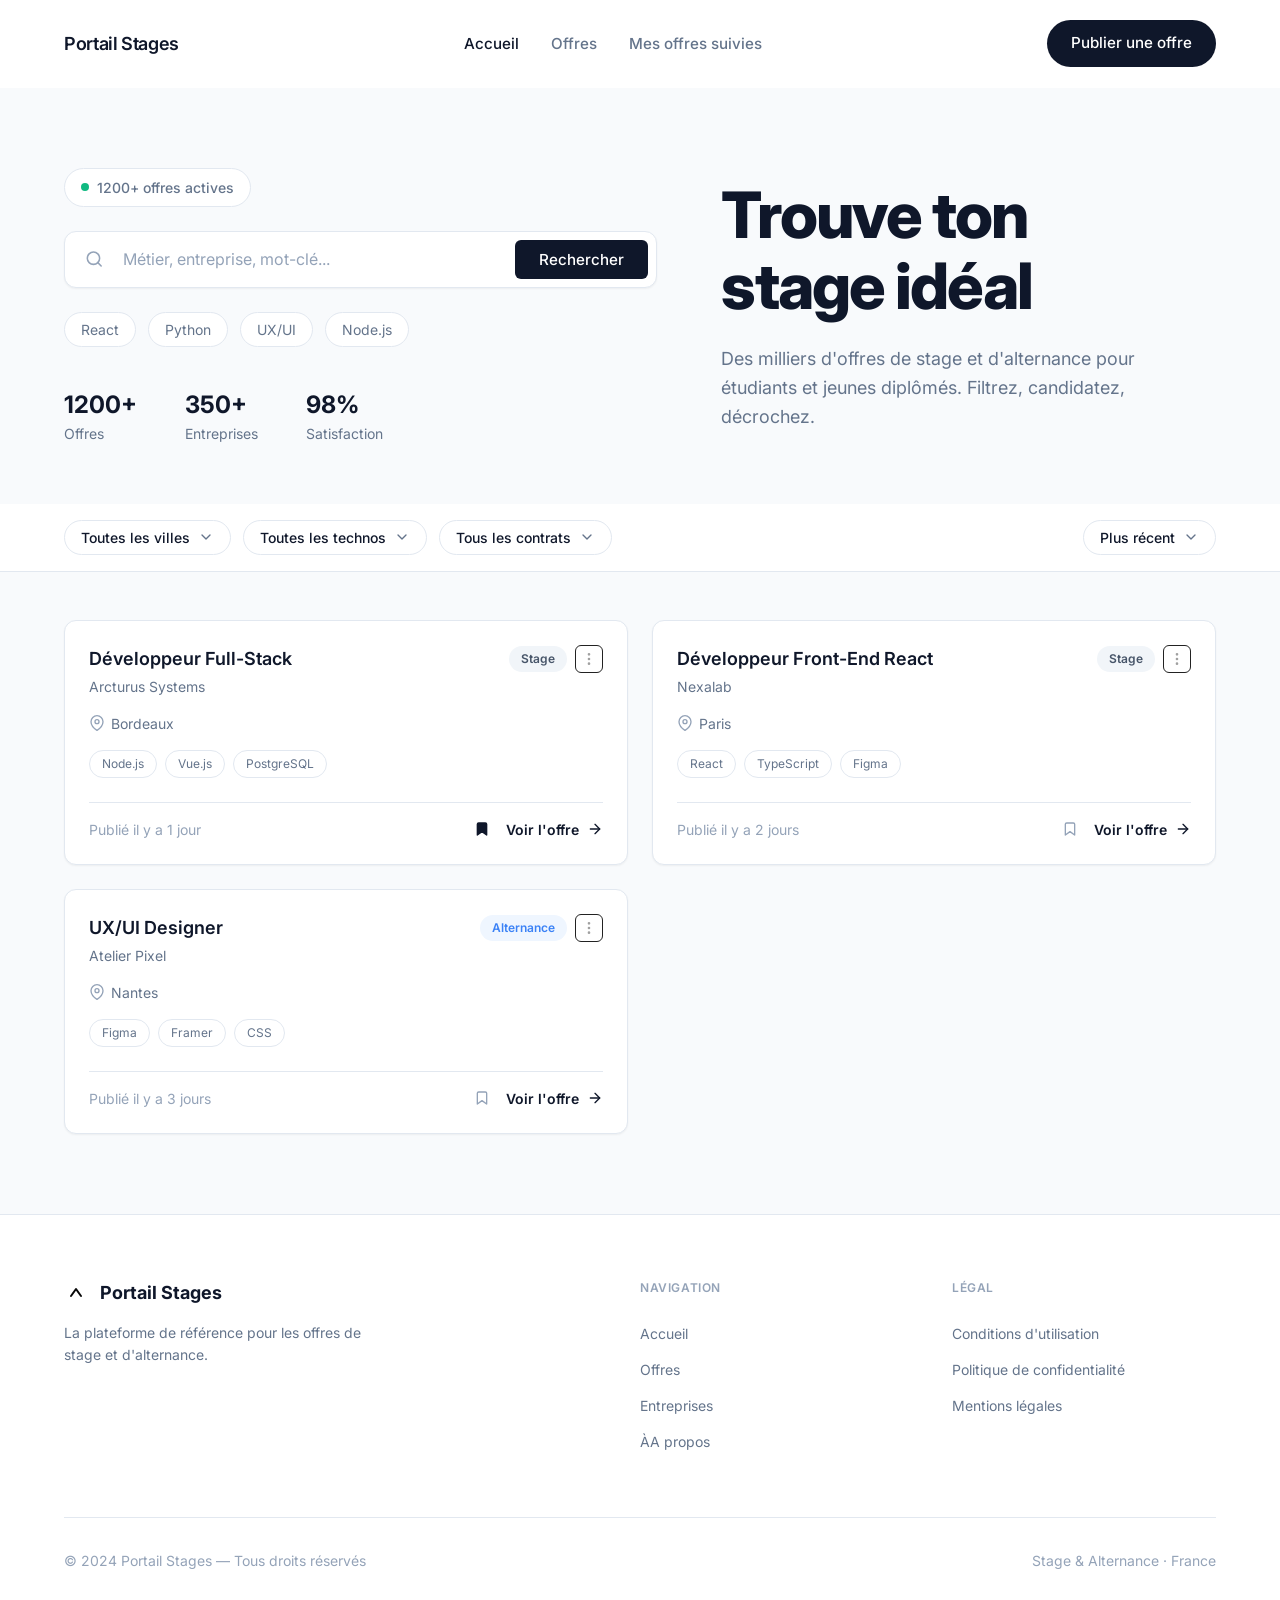
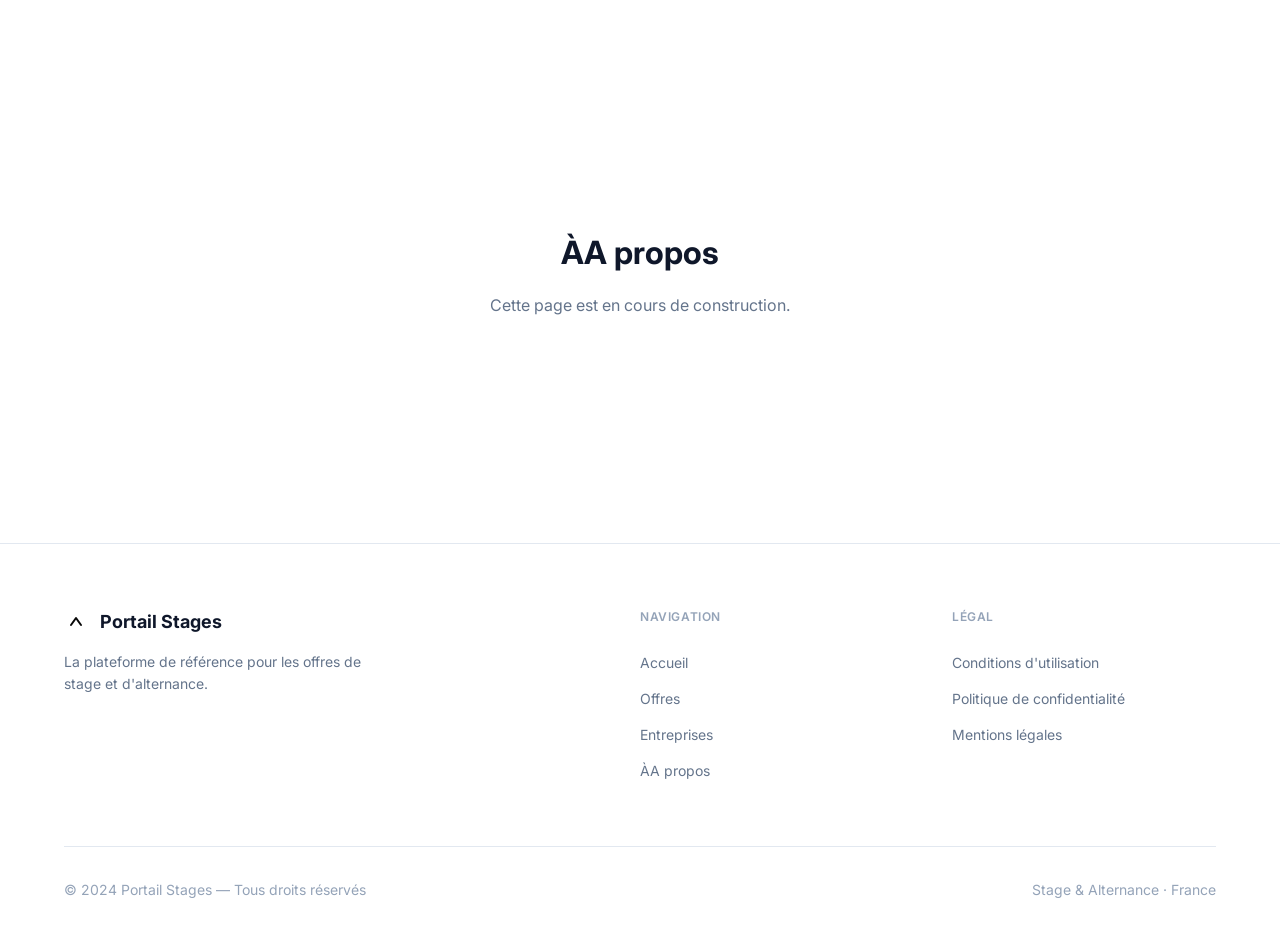
==== a-propos.html @ 25bbc4a1 "feat(pages): add empty entreprise and a-propos pages with working navigation" ====
﻿<!DOCTYPE html>
<html lang="fr">
<head>
    <meta charset="UTF-8">
    <meta name="viewport" content="width=device-width, initial-scale=1.0">
    <title>Portail Stages - Trouve ton stage idéal</title>
    <link rel="preconnect" href="https://fonts.googleapis.com">
    <link rel="preconnect" href="https://fonts.gstatic.com" crossorigin>
    <link href="https://fonts.googleapis.com/css2?family=Inter:wght@400;500;600;700;800&display=swap" rel="stylesheet">
    <link rel="stylesheet" href="css/style.css">
    <link rel="stylesheet" href="css/home.css">
</head>
<body>

<header class="site-header">
    <div class="container header-inner">
        <div class="logo">
            Portail Stages 
        </div>
        <nav class="main-nav" aria-label="Navigation principale">
            <ul>
                <li><a href="index.html" class="active" aria-current="page">Accueil</a></li>
                <li><a href="index.html#offres">Offres</a></li>
                <li><a href="offres-suivies.html">Mes offres suivies</a></li>
            </ul>
        </nav>
        <a href="deposer-offre.html" class="btn btn-primary">Publier une offre</a>
        <button class="mobile-menu-btn" aria-label="Menu">
            <svg width="24" height="24" viewBox="0 0 24 24" fill="none" stroke="currentColor" stroke-width="2" stroke-linecap="round" stroke-linejoin="round">
                <line x1="3" y1="12" x2="21" y2="12"></line>
                <line x1="3" y1="6" x2="21" y2="6"></line>
                <line x1="3" y1="18" x2="21" y2="18"></line>
            </svg>
        </button>
    </div> 
</header>

    <main>
        <section class="hero bg-light">
            <div class="container hero-inner">
                
                <div class="hero-left">
                    <div class="status-badge">
                        <span class="status-dot"></span>
                        1200+ offres actives
                    </div>
                    
                    <form class="search-form" action="#" method="GET">
                        <div class="search-input-wrapper">
                            <svg width="20" height="20" viewBox="0 0 24 24" fill="none" stroke="currentColor" stroke-width="2" stroke-linecap="round" stroke-linejoin="round" aria-hidden="true">
                                <circle cx="11" cy="11" r="8"></circle>
                                <line x1="21" y1="21" x2="16.65" y2="16.65"></line>
                            </svg>
                            <label for="main-search" class="sr-only" style="position:absolute; width:1px; height:1px; padding:0; margin:-1px; overflow:hidden; clip:rect(0,0,0,0); border:0;">Recherche</label>
                            <input type="text" id="main-search-desktop" class="hide-on-mobile" name="q" placeholder="Métier, entreprise, mot-clé..." style="border:none;background:transparent;width:100%;outline:none;padding:8px;">
                            <input type="text" id="main-search-mobile" class="hide-on-desktop" name="q_mobile" placeholder="Métier, mot-clé..." style="border:none;background:transparent;width:100%;outline:none;padding:8px;">
                        </div>
                        <button type="submit" class="btn btn-primary">Rechercher</button>
                    </form>

                    <div class="popular-tags">
                        <a href="#" class="tag">React</a>
                        <a href="#" class="tag">Python</a>
                        <a href="#" class="tag">UX/UI</a>
                        <a href="#" class="tag">Node.js</a>
                    </div>

                    <div class="hero-stats">
                        <div class="stat-item">
                            <span class="stat-num">1200+</span>
                            <span class="stat-label">Offres</span>
                        </div>
                        <div class="stat-item">
                            <span class="stat-num">350+</span>
                            <span class="stat-label">Entreprises</span>
                        </div>
                        <div class="stat-item">
                            <span class="stat-num">98%</span>
                            <span class="stat-label">Satisfaction</span>
                        </div>
                    </div>
                </div>

                <div class="hero-right">
                    <h1 class="hide-on-mobile">Trouve ton<br><span class="highlight-underline">stage idéal</span></h1>
                    <h1 class="hide-on-desktop">Trouve ton stage ou alternance idéale</h1>
                    <p class="hide-on-mobile">Des milliers d'offres de stage et d'alternance pour étudiants et jeunes diplômés. Filtrez, candidatez, décrochez.</p>
                    <p class="hide-on-desktop">Des offres pour étudiants et jeunes diplômés</p>
                </div>

            </div>
        </section>

        <section class="filters-bar">
            <div class="container filters-inner">
                <div class="filters-group">
                    <button class="filter-btn">
                        <span class="hide-on-mobile">Toutes les villes</span><span class="hide-on-desktop">Ville</span>
                        <svg width="16" height="16" viewBox="0 0 24 24" fill="none" stroke="currentColor" stroke-width="2" stroke-linecap="round" stroke-linejoin="round" aria-hidden="true"><polyline points="6 9 12 15 18 9"></polyline></svg>
                    </button>
                    <button class="filter-btn">
                        <span class="hide-on-mobile">Toutes les technos</span><span class="hide-on-desktop">Technologie</span>
                        <svg width="16" height="16" viewBox="0 0 24 24" fill="none" stroke="currentColor" stroke-width="2" stroke-linecap="round" stroke-linejoin="round" aria-hidden="true"><polyline points="6 9 12 15 18 9"></polyline></svg>
                    </button>
                    <button class="filter-btn">
                        <span class="hide-on-mobile">Tous les contrats</span><span class="hide-on-desktop">Contrat</span>
                        <svg width="16" height="16" viewBox="0 0 24 24" fill="none" stroke="currentColor" stroke-width="2" stroke-linecap="round" stroke-linejoin="round" aria-hidden="true"><polyline points="6 9 12 15 18 9"></polyline></svg>
                    </button>
                </div>
                <div class="filters-group">
                    <button class="filter-btn">
                        Plus récent
                        <svg width="16" height="16" viewBox="0 0 24 24" fill="none" stroke="currentColor" stroke-width="2" stroke-linecap="round" stroke-linejoin="round" aria-hidden="true"><polyline points="6 9 12 15 18 9"></polyline></svg>
                    </button>
                </div>
            </div>
        </section>

        <section id="offres" class="job-offers bg-light">
            <div class="container">
                <div class="jobs-grid">
                    
                    <article class="job-card">
                        <div class="card-header">
                            <div>
                                <h3 class="job-title">Développeur Full-Stack</h3>
                                <p class="company-name">Arcturus Systems</p>
                            </div>
                            <div class="card-header-right" style="display: flex; align-items: center; gap: 8px;">
                                <span class="badge badge-stage">Stage</span>
                                <button class="btn-three-dots" aria-label="Menu d'actions" style="width: 28px; height: 28px; border-radius: 6px; display: flex; align-items: center; justify-content: center; background: transparent; color: #a0a0a0; border: 1px solid #222222; cursor: pointer;">
                                    <svg width="16" height="16" viewBox="0 0 24 24" fill="none" stroke="currentColor" stroke-width="2" stroke-linecap="round" stroke-linejoin="round"><circle cx="12" cy="12" r="1"></circle><circle cx="12" cy="5" r="1"></circle><circle cx="12" cy="19" r="1"></circle></svg>
                                </button>
                            </div>
                        </div>
                        <div class="job-location">
                            <svg width="16" height="16" viewBox="0 0 24 24" fill="none" stroke="currentColor" stroke-width="2" stroke-linecap="round" stroke-linejoin="round" aria-hidden="true"><path d="M21 10c0 7-9 13-9 13s-9-6-9-13a9 9 0 0 1 18 0z"></path><circle cx="12" cy="10" r="3"></circle></svg>
                            Bordeaux
                        </div>
                        <div class="job-tags">
                            <span class="tag">Node.js</span>
                            <span class="tag">Vue.js</span>
                            <span class="tag">PostgreSQL</span>
                        </div>
                        <div class="card-footer">
                            <span class="publish-date">Publié il y a 1 jour</span>
                            <div class="card-actions">
                                <button class="btn-icon active" aria-label="Retirer des favoris">
                                    <svg width="16" height="16" viewBox="0 0 24 24" fill="currentColor" stroke="currentColor" stroke-width="2" stroke-linecap="round" stroke-linejoin="round" aria-hidden="true"><path d="M19 21l-7-5-7 5V5a2 2 0 0 1 2-2h10a2 2 0 0 1 2 2z"></path></svg>
                                </button>
                                <a href="offre-detail.html" class="btn-link">
                                    Voir l'offre 
                                    <svg width="16" height="16" viewBox="0 0 24 24" fill="none" stroke="currentColor" stroke-width="2" stroke-linecap="round" stroke-linejoin="round" aria-hidden="true"><line x1="5" y1="12" x2="19" y2="12"></line><polyline points="12 5 19 12 12 19"></polyline></svg>
                                </a>
                            </div>
                        </div>
                    </article>

                    <article class="job-card">
                        <div class="card-header">
                            <div>
                                <h3 class="job-title">Développeur Front-End React</h3>
                                <p class="company-name">Nexalab</p>
                            </div>
                            <div class="card-header-right" style="display: flex; align-items: center; gap: 8px;">
                                <span class="badge badge-stage">Stage</span>
                                <button class="btn-three-dots" aria-label="Menu d'actions" style="width: 28px; height: 28px; border-radius: 6px; display: flex; align-items: center; justify-content: center; background: transparent; color: #a0a0a0; border: 1px solid #222222; cursor: pointer;">
                                    <svg width="16" height="16" viewBox="0 0 24 24" fill="none" stroke="currentColor" stroke-width="2" stroke-linecap="round" stroke-linejoin="round"><circle cx="12" cy="12" r="1"></circle><circle cx="12" cy="5" r="1"></circle><circle cx="12" cy="19" r="1"></circle></svg>
                                </button>
                            </div>
                        </div>
                        <div class="job-location">
                            <svg width="16" height="16" viewBox="0 0 24 24" fill="none" stroke="currentColor" stroke-width="2" stroke-linecap="round" stroke-linejoin="round" aria-hidden="true"><path d="M21 10c0 7-9 13-9 13s-9-6-9-13a9 9 0 0 1 18 0z"></path><circle cx="12" cy="10" r="3"></circle></svg>
                            Paris
                        </div>
                        <div class="job-tags">
                            <span class="tag">React</span>
                            <span class="tag">TypeScript</span>
                            <span class="tag">Figma</span>
                        </div>
                        <div class="card-footer">
                            <span class="publish-date">Publié il y a 2 jours</span>
                            <div class="card-actions">
                                <button class="btn-icon" aria-label="Ajouter aux favoris">
                                    <svg width="16" height="16" viewBox="0 0 24 24" fill="none" stroke="currentColor" stroke-width="2" stroke-linecap="round" stroke-linejoin="round" aria-hidden="true"><path d="M19 21l-7-5-7 5V5a2 2 0 0 1 2-2h10a2 2 0 0 1 2 2z"></path></svg>
                                </button>
                                <a href="offre-detail.html" class="btn-link">
                                    Voir l'offre 
                                    <svg width="16" height="16" viewBox="0 0 24 24" fill="none" stroke="currentColor" stroke-width="2" stroke-linecap="round" stroke-linejoin="round" aria-hidden="true"><line x1="5" y1="12" x2="19" y2="12"></line><polyline points="12 5 19 12 12 19"></polyline></svg>
                                </a>
                            </div>
                        </div>
                    </article>

                    <article class="job-card">
                        <div class="card-header">
                            <div>
                                <h3 class="job-title">UX/UI Designer</h3>
                                <p class="company-name">Atelier Pixel</p>
                            </div>
                            <div class="card-header-right" style="display: flex; align-items: center; gap: 8px;">
                                <span class="badge badge-alternance">Alternance</span>
                                <button class="btn-three-dots" aria-label="Menu d'actions" style="width: 28px; height: 28px; border-radius: 6px; display: flex; align-items: center; justify-content: center; background: transparent; color: #a0a0a0; border: 1px solid #222222; cursor: pointer;">
                                    <svg width="16" height="16" viewBox="0 0 24 24" fill="none" stroke="currentColor" stroke-width="2" stroke-linecap="round" stroke-linejoin="round"><circle cx="12" cy="12" r="1"></circle><circle cx="12" cy="5" r="1"></circle><circle cx="12" cy="19" r="1"></circle></svg>
                                </button>
                            </div>
                        </div>
                        <div class="job-location">
                            <svg width="16" height="16" viewBox="0 0 24 24" fill="none" stroke="currentColor" stroke-width="2" stroke-linecap="round" stroke-linejoin="round" aria-hidden="true"><path d="M21 10c0 7-9 13-9 13s-9-6-9-13a9 9 0 0 1 18 0z"></path><circle cx="12" cy="10" r="3"></circle></svg>
                            Nantes
                        </div>
                        <div class="job-tags">
                            <span class="tag">Figma</span>
                            <span class="tag">Framer</span>
                            <span class="tag">CSS</span>
                        </div>
                        <div class="card-footer">
                            <span class="publish-date">Publié il y a 3 jours</span>
                            <div class="card-actions">
                                <button class="btn-icon" aria-label="Ajouter aux favoris">
                                    <svg width="16" height="16" viewBox="0 0 24 24" fill="none" stroke="currentColor" stroke-width="2" stroke-linecap="round" stroke-linejoin="round" aria-hidden="true"><path d="M19 21l-7-5-7 5V5a2 2 0 0 1 2-2h10a2 2 0 0 1 2 2z"></path></svg>
                                </button>
                                <a href="offre-detail.html" class="btn-link">
                                    Voir l'offre 
                                    <svg width="16" height="16" viewBox="0 0 24 24" fill="none" stroke="currentColor" stroke-width="2" stroke-linecap="round" stroke-linejoin="round" aria-hidden="true"><line x1="5" y1="12" x2="19" y2="12"></line><polyline points="12 5 19 12 12 19"></polyline></svg>
                                </a>
                            </div>
                        </div>
                    </article>

                </div>
            </div>
        </section>
    </main>

    <footer class="site-footer">
        <div class="container">
            <div class="footer-top">
                <div class="footer-brand">
                    <div class="footer-logo">
                        <svg width="24" height="24" viewBox="0 0 24 24" fill="none" xmlns="http://www.w3.org/2000/svg" aria-hidden="true">
                            <rect width="24" height="24" rx="4" fill="#ffffff"/>
                            <path d="M7 16L12 9L17 16" stroke="#080808" stroke-width="2" stroke-linecap="round" stroke-linejoin="round"/>
                        </svg>
                        Portail Stages
                    </div>
                    <p class="footer-desc">
                        La plateforme de référence pour les offres de stage et d'alternance.
                    </p>
                </div>

                <div class="footer-col">
                    <h4>Navigation</h4>
                    <nav aria-label="Menu pied de page">
                        <ul>
                            <li><a href="index.html">Accueil</a></li>
                            <li><a href="index.html#offres">Offres</a></li>
                            <li><a href="entreprise.html">Entreprises</a></li>
                            <li><a href="a-propos.html">ÀA propos</a></li>
                        </ul>
                    </nav>
                </div>

                <div class="footer-col">
                    <h4>Légal</h4>
                    <nav aria-label="Liens légaux">
                        <ul>
                            <li><a href="#">Conditions d'utilisation</a></li>
                            <li><a href="#">Politique de confidentialité</a></li>
                            <li><a href="#">Mentions légales</a></li>
                        </ul>
                    </nav>
                </div>
            </div>
            
            <div class="footer-bottom">
                <p>&copy; 2024 Portail Stages — Tous droits réservés</p>
                <p>Stage & Alternance &middot; France</p>
            </div>
        </div>
    </footer>

</body>
</html>




    <main class="main-content" style="min-height: 60vh; display: flex; align-items: center; justify-content: center;">
        <div class="container" style="text-align: center;">
            <h1 class="page-title">ÀA propos</h1>
            <p style="color: #64748b; margin-top: 16px;">Cette page est en cours de construction.</p>
        </div>
    </main>
<footer class="site-footer">
        <div class="container">
            <div class="footer-top">
                <div class="footer-brand">
                    <div class="footer-logo">
                        <svg width="24" height="24" viewBox="0 0 24 24" fill="none" xmlns="http://www.w3.org/2000/svg" aria-hidden="true">
                            <rect width="24" height="24" rx="4" fill="#ffffff"/>
                            <path d="M7 16L12 9L17 16" stroke="#080808" stroke-width="2" stroke-linecap="round" stroke-linejoin="round"/>
                        </svg>
                        Portail Stages
                    </div>
                    <p class="footer-desc">
                        La plateforme de référence pour les offres de stage et d'alternance.
                    </p>
                </div>

                <div class="footer-col">
                    <h4>Navigation</h4>
                    <nav aria-label="Menu pied de page">
                        <ul>
                            <li><a href="index.html">Accueil</a></li>
                            <li><a href="index.html#offres">Offres</a></li>
                            <li><a href="entreprise.html">Entreprises</a></li>
                            <li><a href="a-propos.html">ÀA propos</a></li>
                        </ul>
                    </nav>
                </div>

                <div class="footer-col">
                    <h4>Légal</h4>
                    <nav aria-label="Liens légaux">
                        <ul>
                            <li><a href="#">Conditions d'utilisation</a></li>
                            <li><a href="#">Politique de confidentialité</a></li>
                            <li><a href="#">Mentions légales</a></li>
                        </ul>
                    </nav>
                </div>
            </div>
            
            <div class="footer-bottom">
                <p>&copy; 2024 Portail Stages — Tous droits réservés</p>
                <p>Stage & Alternance &middot; France</p>
            </div>
        </div>
    </footer>

</body>
</html>
---- css/style.css ----
﻿/* =========================================
 CSS VARIABLES & RESET
 ========================================= */
:root {
 /* Colors */
 --color-bg-white: #ffffff;
 --color-bg-light: #f8fafc;
 --color-text-main: #0f172a;
 --color-text-muted: #64748b;
 --color-text-light: #94a3b8;
 --color-border: #e2e8f0;
 --color-primary: #0f172a;
 --color-primary-hover: #1e293b;
 --color-primary-text: #ffffff;
 --color-accent-green: #10b981;
 --color-badge-stage-bg: #f1f5f9;
 --color-badge-stage-text: #475569;
 --color-badge-alt-bg: #eff6ff;
 --color-badge-alt-text: #3b82f6;

 /* Typography */
 --font-main: 'Inter', system-ui, -apple-system, sans-serif;
 /* Spacing & Sizes */
 --container-max-width: 1200px;
 --container-padding: 24px;
 /* Borders & Shadows */
 --radius-sm: 6px;
 --radius-md: 12px;
 --radius-pill: 9999px;
 --shadow-sm: 0 1px 2px 0 rgb(0 0 0 / 0.05);
 --shadow-md: 0 4px 6px -1px rgb(0 0 0 / 0.1), 0 2px 4px -2px rgb(0 0 0 / 0.1);
}

*, *::before, *::after {
 box-sizing: border-box;
 margin: 0;
 padding: 0;
}

body {
 font-family: var(--font-main);
 color: var(--color-text-main);
 background-color: var(--color-bg-white);
 line-height: 1.5;
 -webkit-font-smoothing: antialiased;
}

a {
 color: inherit;
 text-decoration: none;
 transition: color 0.2s ease;
}

ul {
 list-style: none;
}

button {
 font-family: inherit;
 cursor: pointer;
 border: none;
 background: none;
 transition: all 0.2s ease;
}

input {
 font-family: inherit;
}

/* =========================================
 GLOBAL UTILITIES
 ========================================= */
.container {
 max-width: var(--container-max-width);
 margin: 0 auto;
 padding: 0 var(--container-padding);
}

.bg-light {
 background-color: var(--color-bg-light);
}

.btn-primary {
 background-color: var(--color-primary);
 color: var(--color-primary-text);
 padding: 12px 24px;
 border-radius: var(--radius-pill);
 font-weight: 500;
 font-size: 0.95rem;
 display: inline-flex;
 align-items: center;
 justify-content: center;
}

.btn-primary:hover {
 background-color: var(--color-primary-hover);
}

/* =========================================
 HEADER
 ========================================= */
.site-header {
 background-color: var(--color-bg-white);
 padding: 20px 0;
 border-bottom: 1px solid var(--color-bg-white); }

.header-inner {
 display: flex;
 align-items: center;
 justify-content: space-between;
}

.logo {
 font-size: 1.125rem;
 font-weight: 600;
 letter-spacing: -0.02em;
}

.main-nav ul {
 display: flex;
 gap: 32px;
 align-items: center;
}

.main-nav a {
 color: var(--color-text-muted);
 font-weight: 500;
 font-size: 0.95rem;
}

.main-nav a.active {
 color: var(--color-text-main);
}

.main-nav a:hover {
 color: var(--color-text-main);
}

/* =========================================
 HERO SECTION
 ========================================= */
.hero {
 padding: 80px 0 60px;
}

.hero-inner {
 display: grid;
 grid-template-columns: 1.2fr 1fr;
 gap: 64px;
 align-items: center;
}

/* Hero Left: Search & Stats */
.hero-left {
 display: flex;
 flex-direction: column;
 gap: 24px;
}

.status-badge {
 display: inline-flex;
 align-items: center;
 gap: 8px;
 background-color: var(--color-bg-white);
 padding: 8px 16px;
 border-radius: var(--radius-pill);
 font-size: 0.875rem;
 color: var(--color-text-muted);
 font-weight: 500;
 border: 1px solid var(--color-border);
 width: fit-content;
}

.status-dot {
 width: 8px;
 height: 8px;
 background-color: var(--color-accent-green);
 border-radius: 50%;
}

.search-form {
 background-color: var(--color-bg-white);
 padding: 8px;
 border-radius: var(--radius-md);
 border: 1px solid var(--color-border);
 box-shadow: var(--shadow-sm);
 display: flex;
 align-items: center;
 gap: 12px;
}

.search-input-wrapper {
 flex: 1;
 display: flex;
 align-items: center;
 gap: 12px;
 padding-left: 12px;
}

.search-input-wrapper svg {
 color: var(--color-text-light);
}

.search-form input {
 border: none;
 outline: none;
 width: 100%;
 font-size: 1rem;
 color: var(--color-text-main);
}

.search-form input::placeholder {
 color: var(--color-text-light);
}

.search-form .btn-primary {
 border-radius: var(--radius-sm);
 padding: 10px 24px;
}

.popular-tags {
 display: flex;
 flex-wrap: wrap;
 gap: 12px;
}

.tag {
 font-size: 0.875rem;
 color: var(--color-text-muted);
 padding: 6px 16px;
 border: 1px solid var(--color-border);
 border-radius: var(--radius-pill);
 background-color: var(--color-bg-white);
}

.tag:hover {
 border-color: var(--color-text-light);
 color: var(--color-text-main);
}

.hero-stats {
 display: flex;
 gap: 48px;
 margin-top: 16px;
}

.stat-item {
 display: flex;
 flex-direction: column;
}

.stat-num {
 font-size: 1.5rem;
 font-weight: 700;
 color: var(--color-text-main);
}

.stat-label {
 font-size: 0.875rem;
 color: var(--color-text-muted);
}

/* Hero Right: Typography */
.hero-right h1 {
 font-size: 4rem;
 font-weight: 800;
 line-height: 1.1;
 letter-spacing: -0.03em;
 margin-bottom: 24px;
}

.highlight-underline {
 position: relative;
 display: inline-block;
}

.highlight-underline::after {
 content: '';
 position: absolute;
 bottom: 4px;
 left: 0;
 width: 100%;
 height: 6px;
 background-color: var(--color-primary);
 z-index: -1;
}

.hero-right p {
 font-size: 1.125rem;
 color: var(--color-text-muted);
 line-height: 1.6;
 max-width: 480px;
}

/* =========================================
 FILTERS BAR
 ========================================= */
.filters-bar {
 background-color: var(--color-bg-white);
 padding: 16px 0;
 border-bottom: 1px solid var(--color-border);
}

.filters-inner {
 display: flex;
 justify-content: space-between;
 align-items: center;
 flex-wrap: wrap;
 gap: 16px;
}

.filters-group {
 display: flex;
 gap: 12px;
 flex-wrap: wrap;
}

.filter-btn {
 display: inline-flex;
 align-items: center;
 gap: 8px;
 padding: 8px 16px;
 background-color: var(--color-bg-white);
 border: 1px solid var(--color-border);
 border-radius: var(--radius-pill);
 font-size: 0.875rem;
 color: var(--color-text-main);
 font-weight: 500;
}

.filter-btn:hover {
 background-color: var(--color-bg-light);
}

.filter-btn svg {
 color: var(--color-text-muted);
}

/* =========================================
 JOB OFFERS GRID
 ========================================= */
.job-offers {
 padding: 48px 0 80px;
}

.jobs-grid {
 display: grid;
 grid-template-columns: repeat(2, 1fr);
 gap: 24px;
}

.job-card {
 background-color: var(--color-bg-white);
 border-radius: var(--radius-md);
 padding: 24px;
 box-shadow: var(--shadow-sm);
 border: 1px solid var(--color-border);
 display: flex;
 flex-direction: column;
 transition: box-shadow 0.2s ease, transform 0.2s ease;
}

.job-card:hover {
 box-shadow: var(--shadow-md);
 transform: translateY(-2px);
}

.card-header {
 display: flex;
 justify-content: space-between;
 align-items: flex-start;
 margin-bottom: 16px;
}

.job-title {
 font-size: 1.125rem;
 font-weight: 600;
 color: var(--color-text-main);
 margin-bottom: 4px;
}

.company-name {
 font-size: 0.875rem;
 color: var(--color-text-muted);
}

.badge {
 padding: 4px 12px;
 border-radius: var(--radius-pill);
 font-size: 0.75rem;
 font-weight: 600;
}

.badge-stage {
 background-color: var(--color-badge-stage-bg);
 color: var(--color-badge-stage-text);
}

.badge-alternance {
 background-color: var(--color-badge-alt-bg);
 color: var(--color-badge-alt-text);
}

.job-location {
 display: inline-flex;
 align-items: center;
 gap: 6px;
 font-size: 0.875rem;
 color: var(--color-text-muted);
 margin-bottom: 16px;
}

.job-location svg {
 color: var(--color-text-light);
}

.job-tags {
 display: flex;
 flex-wrap: wrap;
 gap: 8px;
 margin-bottom: 24px;
 flex-grow: 1;
}

.job-tags .tag {
 font-size: 0.75rem;
 padding: 4px 12px;
}

.card-footer {
 display: flex;
 justify-content: space-between;
 align-items: center;
 padding-top: 16px;
 border-top: 1px solid var(--color-border);
}

.publish-date {
 font-size: 0.875rem;
 color: var(--color-text-light);
}

.card-actions {
 display: flex;
 align-items: center;
 gap: 16px;
}

.btn-icon {
 color: var(--color-text-light);
 display: flex;
 align-items: center;
 justify-content: center;
}

.btn-icon:hover {
 color: var(--color-text-main);
}

.btn-icon.active {
 color: var(--color-primary);
}

.btn-link {
 display: inline-flex;
 align-items: center;
 gap: 8px;
 font-size: 0.875rem;
 font-weight: 600;
 color: var(--color-text-main);
}

.btn-link:hover {
 gap: 10px;
}

/* =========================================
 FOOTER
 ========================================= */
.site-footer {
 background-color: var(--color-bg-white);
 padding: 64px 0 32px;
 border-top: 1px solid var(--color-border);
}

.footer-top {
 display: grid;
 grid-template-columns: 2fr 1fr 1fr;
 gap: 48px;
 margin-bottom: 64px;
}

.footer-brand {
 max-width: 300px;
}

.footer-logo {
 display: flex;
 align-items: center;
 gap: 12px;
 font-weight: 700;
 font-size: 1.125rem;
 margin-bottom: 16px;
}

.footer-desc {
 color: var(--color-text-muted);
 font-size: 0.875rem;
 line-height: 1.6;
}

.footer-col h4 {
 font-size: 0.75rem;
 font-weight: 600;
 color: var(--color-text-light);
 text-transform: uppercase;
 letter-spacing: 0.05em;
 margin-bottom: 24px;
}

.footer-col ul {
 display: flex;
 flex-direction: column;
 gap: 12px;
}

.footer-col a {
 color: var(--color-text-muted);
 font-size: 0.875rem;
}

.footer-col a:hover {
 color: var(--color-text-main);
}

.footer-bottom {
 display: flex;
 justify-content: space-between;
 align-items: center;
 padding-top: 32px;
 border-top: 1px solid var(--color-border);
 font-size: 0.875rem;
 color: var(--color-text-light);
 flex-wrap: wrap;
 gap: 16px;
}

/* =========================================
 RESPONSIVE DESIGN (Media Queries)
 ========================================= */
@media (max-width: 1024px) {
 .hero-inner {
 grid-template-columns: 1fr;
 gap: 48px;
 }
 .hero-right {
 grid-row: 1;
 }
 .hero-left {
 grid-row: 2;
 }

 .hero-right h1 {
 font-size: 3.5rem;
 }

 .footer-top {
 grid-template-columns: 1fr 1fr;
 }
 .footer-brand {
 grid-column: 1 / -1;
 max-width: 100%;
 }
}

.btn-three-dots {
 width: 28px;
 height: 28px;
 border-radius: 6px;
 display: flex;
 align-items: center;
 justify-content: center;
 background: transparent;
 color: #a0a0a0;
 border: 1px solid #222222;
 cursor: pointer;
 transition: all 0.2s ease;
}

.btn-three-dots:hover {
 background-color: #161616;
 color: #ffffff;
 border-color: #444444;
}
@media (max-width: 768px) {
 .header-inner {
 flex-wrap: wrap;
 gap: 16px;
 }

 .main-nav {
 order: 3;
 width: 100%;
 overflow-x: auto;
 padding-bottom: 8px;
 }
 .main-nav ul {
 gap: 24px;
 }

 .hero {
 padding: 48px 0 32px;
 }

 .hero-right h1 {
 font-size: 2.5rem;
 }

 .hero-stats {
 gap: 24px;
 flex-wrap: wrap;
 }

 .jobs-grid {
 grid-template-columns: 1fr;
 }

 .footer-top {
 grid-template-columns: 1fr;
 gap: 32px;
 }

 .footer-bottom {
 flex-direction: column;
 text-align: center;
 justify-content: center;
 }
}

.mobile-menu-btn {
 display: none;
}

@media (max-width: 768px) {
 .main-nav,
 .site-header > .btn-primary {
 display: none;
 }

 .mobile-menu-btn {
 display: flex;
 align-items: center;
 justify-content: center;
 background: transparent;
 border: none;
 color: var(--color-text-main);
 cursor: pointer;
 padding: 4px;
 }

 .header-inner {
 justify-content: space-between;
 }
}


@media (max-width: 768px) {
 .site-footer {
 padding: 24px 0 !important;
 }
 .footer-top {
 display: none !important;
 }
 .footer-bottom {
 flex-direction: row !important;
 justify-content: space-between !important;
 border-top: none !important;
 padding-top: 0 !important;
 }
 .footer-bottom p:nth-child(1) {
 font-size: 0 !important;
 }
 .footer-bottom p:nth-child(1)::before {
 content: "Portail Stages";
 font-size: 0.875rem;
 font-weight: 700;
 color: #0f172a;
 }
 .footer-bottom p:nth-child(2) {
 font-size: 0 !important;
 }
 .footer-bottom p:nth-child(2)::before {
 content: "\00A9 2024";
 font-size: 0.875rem;
 color: #94a3b8;
 }
}


@media (max-width: 768px) {
 .filters-group:last-child {
 display: none !important;
 }
}


.hide-on-desktop { display: none !important; }
@media (max-width: 768px) {
 .hide-on-mobile { display: none !important; }
 .hide-on-desktop { display: block !important; }
 span.hide-on-desktop { display: inline !important; }
 input.hide-on-desktop { display: block !important; }
}



@media (max-width: 768px) {
    .hero-stats, .popular-tags, .status-badge {
        display: none !important;
    }
}
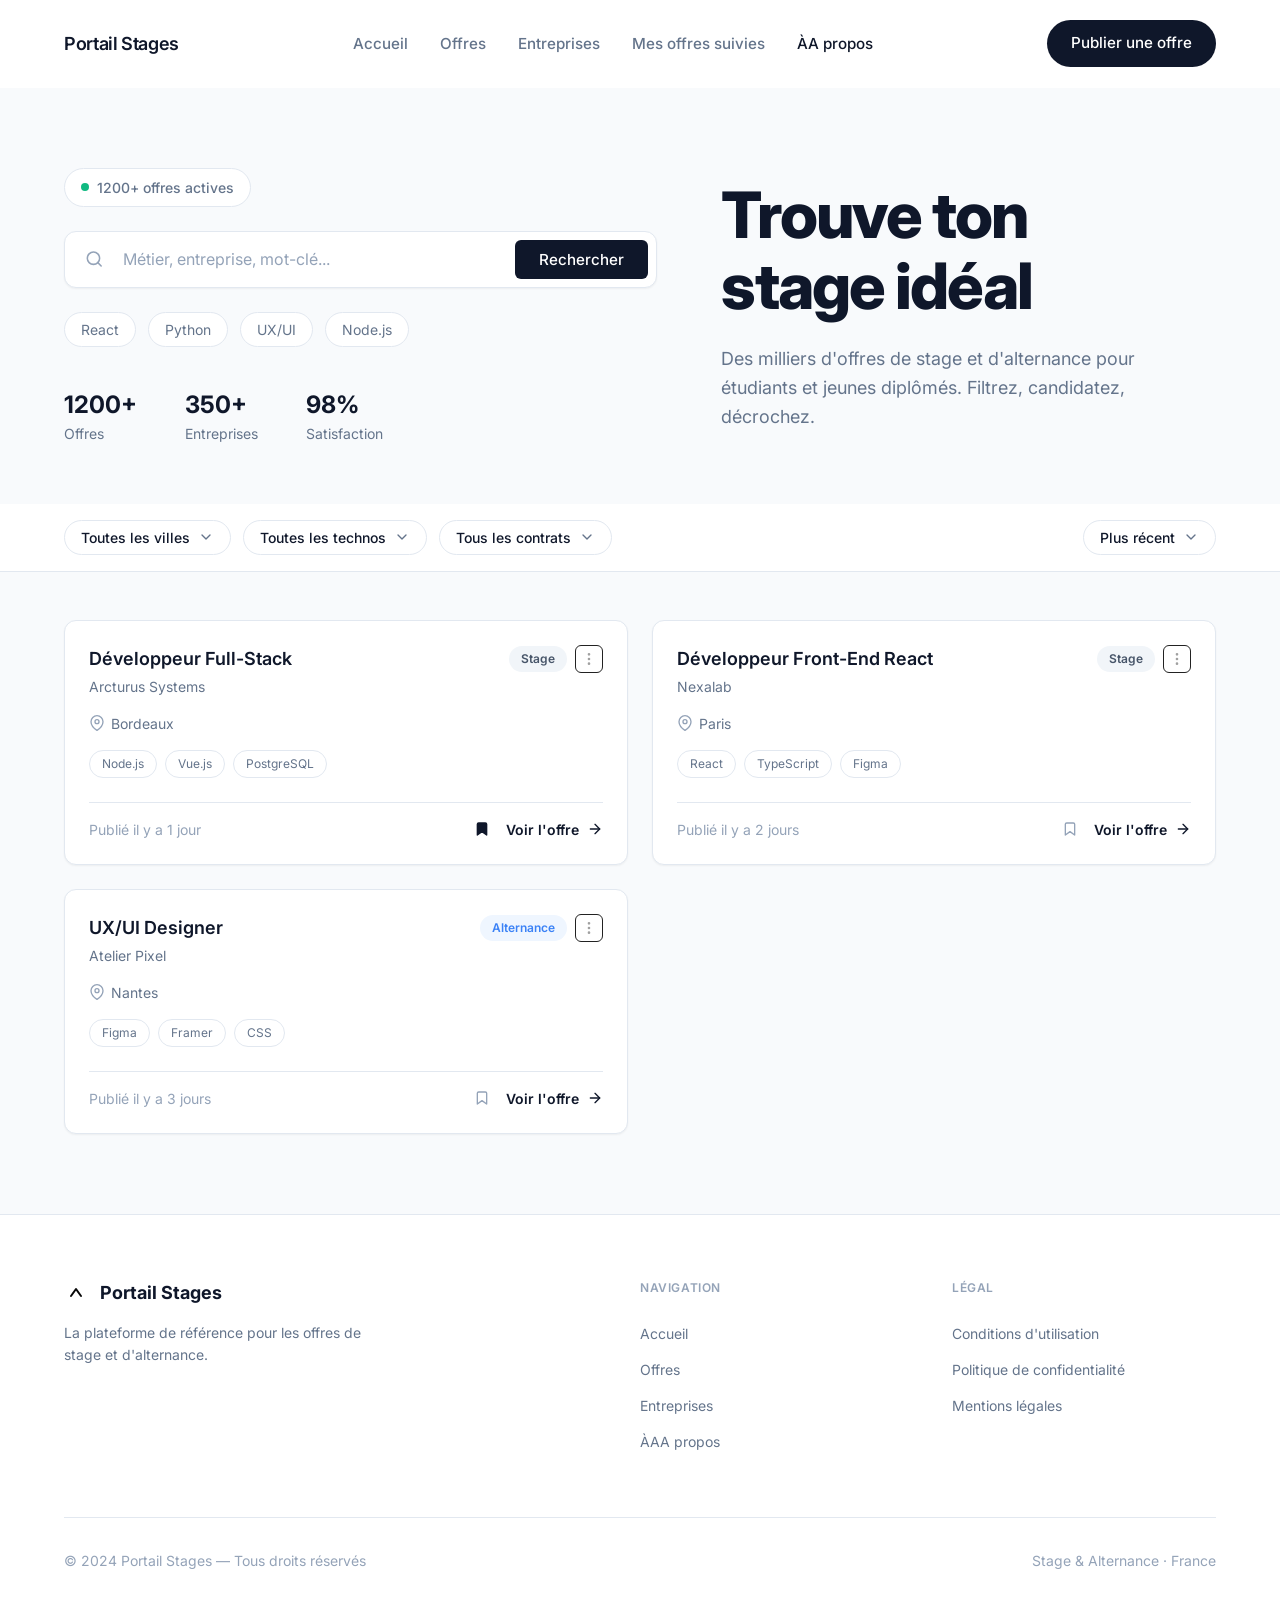
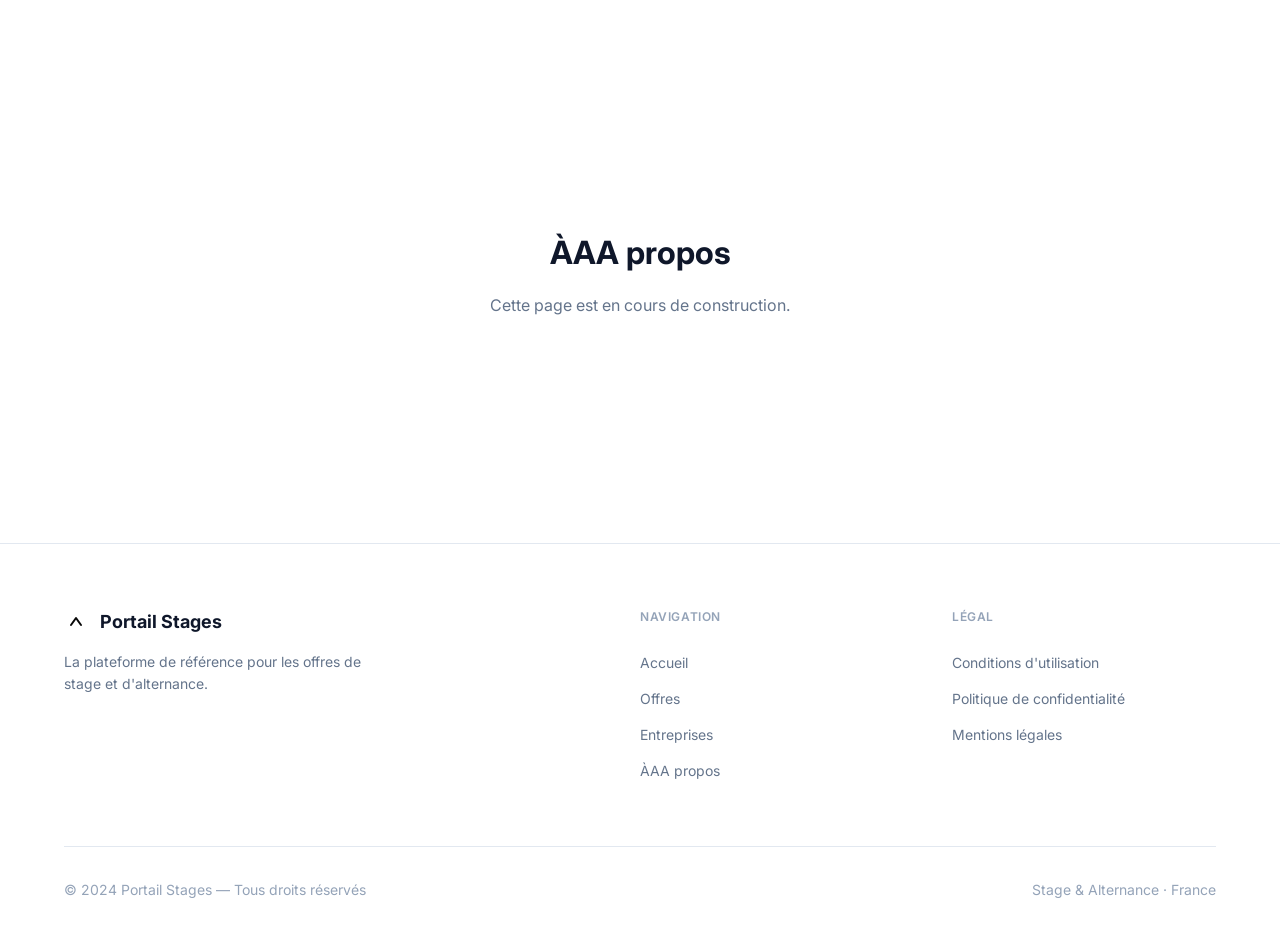
==== commit 5474fae9: "feat(nav): add entreprises and a-propos to top navigation" ====
--- a/a-propos.html
+++ b/a-propos.html
@@ -18,11 +18,13 @@
             Portail Stages 
         </div>
         <nav class="main-nav" aria-label="Navigation principale">
-            <ul>
-                <li><a href="index.html" class="active" aria-current="page">Accueil</a></li>
-                <li><a href="index.html#offres">Offres</a></li>
-                <li><a href="offres-suivies.html">Mes offres suivies</a></li>
-            </ul>
+                    <ul>
+                        <li><a href="index.html">Accueil</a></li>
+                        <li><a href="index.html#offres">Offres</a></li>
+                        <li><a href="entreprise.html">Entreprises</a></li>
+                        <li><a href="offres-suivies.html">Mes offres suivies</a></li>
+                        <li><a href="a-propos.html" class="active" aria-current="page">ÀA propos</a></li>
+                    </ul>
         </nav>
         <a href="deposer-offre.html" class="btn btn-primary">Publier une offre</a>
         <button class="mobile-menu-btn" aria-label="Menu">
@@ -256,7 +258,7 @@
                             <li><a href="index.html">Accueil</a></li>
                             <li><a href="index.html#offres">Offres</a></li>
                             <li><a href="entreprise.html">Entreprises</a></li>
-                            <li><a href="a-propos.html">ÀA propos</a></li>
+                            <li><a href="a-propos.html">ÀAA propos</a></li>
                         </ul>
                     </nav>
                 </div>
@@ -288,7 +290,7 @@
 
     <main class="main-content" style="min-height: 60vh; display: flex; align-items: center; justify-content: center;">
         <div class="container" style="text-align: center;">
-            <h1 class="page-title">ÀA propos</h1>
+            <h1 class="page-title">ÀAA propos</h1>
             <p style="color: #64748b; margin-top: 16px;">Cette page est en cours de construction.</p>
         </div>
     </main>
@@ -315,7 +317,7 @@
                             <li><a href="index.html">Accueil</a></li>
                             <li><a href="index.html#offres">Offres</a></li>
                             <li><a href="entreprise.html">Entreprises</a></li>
-                            <li><a href="a-propos.html">ÀA propos</a></li>
+                            <li><a href="a-propos.html">ÀAA propos</a></li>
                         </ul>
                     </nav>
                 </div>
@@ -348,3 +350,6 @@
 
 
 
+
+
+
